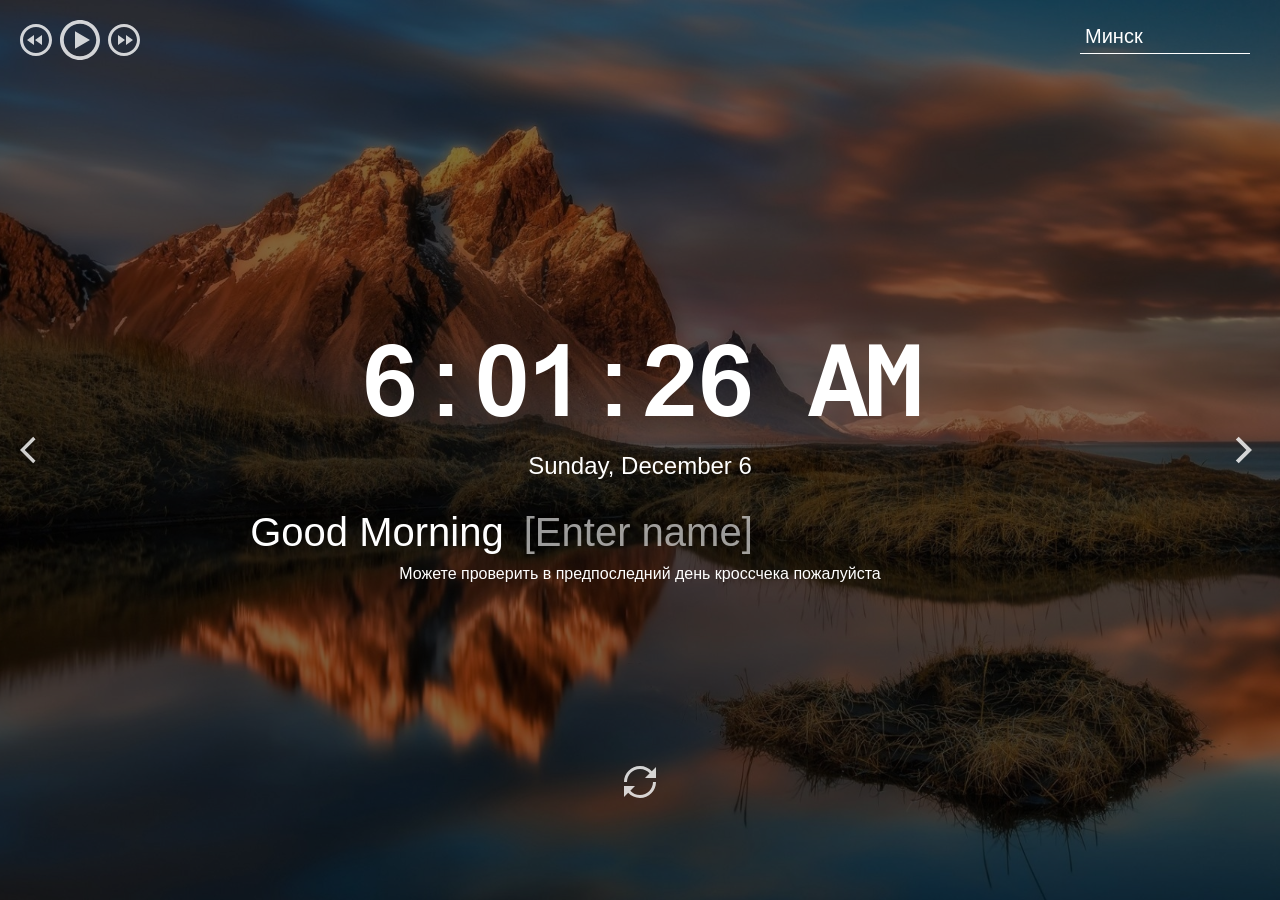
==== momentum/index.html @ 7b1c95a5 "Add files via upload" ====
<!DOCTYPE html>
<html lang="en">
<head>
  <meta charset="UTF-8" />
  <meta name="viewport" content="width=device-width, initial-scale=1.0" />
  <link href="assets/favicon.ico" rel="shortcut icon" />
  <link rel="stylesheet" href="css/owfont-regular.css" />
  <link rel="stylesheet" href="css/style.css" />
  <title>momentum</title>
</head>
<body>
  <header class="header">
    <div class="player">
      <div class="player-controls">
        <button class="play-prev player-icon"></button>
        <button class="play player-icon"></button>
        <button class="play-next player-icon"></button>
      </div>
      <ul class="play-list"></ul>
    </div>
    <div class="weather">
      <input type="text" class="city" value="Минск" onchange="getWeather()"/>
      <i class="weather-icon owf"></i>
      <div class="weather-error"></div>
      <div class="description-container">
        <span class="temperature"></span>
        <span class="weather-description"></span>
      </div>
      <div class="wind"></div>
      <div class="humidity"></div>
    </div>
  </header>
  <main class="main">
    <div class="slider-icons">
      <button class="slide-prev slider-icon"></button>
      <button class="slide-next slider-icon"></button>
    </div>
    <time class="time"></time>
    <date class="date"></date>
    <div class="greeting-container">
      <span class="greeting"></span>
      <input type="text" class="name" placeholder="[Enter name]"/>
      
    </div>
    Можете проверить в предпоследний день кроссчека пожалуйста
  </main>
  <footer class="footer">
    <button class="change-quote"></button>
    <div>
      <div class="quote"></div>
      <div class="author"></div>
    </div>
  </footer>
  <script src="js/script.js"></script>
</body>
</html>
---- momentum/css/owfont-regular.css ----
/*!
 *  owfont-regular 1.0.0 by Deniz Fuchidzhiev - http://websygen.com
 *  License - font: SIL OFL 1.1, css: MIT License
 */
/* FONT PATH
 * -------------------------- */
@font-face {
  font-family: 'owfont';
  src: url('../assets/fonts/owfont-regular.eot?v=1.0.0');
  src: url('../assets/fonts/owfont-regular.eot?#iefix&v=1.0.0') format('embedded-opentype'),
	   url('../assets/fonts/owfont-regular.woff') format('woff'),
	   url('../assets/fonts/owfont-regular.ttf') format('truetype'),
	   url('../assets/fonts/owfont-regular.svg#owf-regular') format('svg');
  font-weight: normal;
  font-style: normal;
}
.owf {
  display: inline-block;
  font: normal normal normal 14px/1 owfont;
  font-size: inherit;
  text-rendering: auto;
  -webkit-font-smoothing: antialiased;
  -moz-osx-font-smoothing: grayscale;
  transform: translate(0, 0);
}
/* makes the font 33% larger relative to the icon container */
.owf-lg {
  font-size: 1.33333333em;
  line-height: 0.75em;
  vertical-align: -15%;
}
.owf-2x {
  font-size: 2em;
}
.owf-3x {
  font-size: 3em;
}
.owf-4x {
  font-size: 4em;
}
.owf-5x {
  font-size: 5em;
}
.owf-fw {
  width: 1.28571429em;
  text-align: center;
}
.owf-ul {
  padding-left: 0;
  margin-left: 2.14285714em;
  list-style-type: none;
}
.owf-ul > li {
  position: relative;
}
.owf-li {
  position: absolute;
  left: -2.14285714em;
  width: 2.14285714em;
  top: 0.14285714em;
  text-align: center;
}
.owf-li.owf-lg {
  left: -1.85714286em;
}
.owf-border {
  padding: .2em .25em .15em;
  border: solid 0.08em #eeeeee;
  border-radius: .1em;
}
.owf-pull-right {
  float: right;
}
.owf-pull-left {
  float: left;
}
.owf.owf-pull-left {
  margin-right: .3em;
}
.owf.owf-pull-right {
  margin-left: .3em;
}

/* owfont uses the Unicode Private Use Area (PUA) to ensure screen
   readers do not read off random characters that represent icons */
   
/*   Weather Condition Codes    */
   
/*   Thunderstorm - - - - - - - - - - - - - - - - - - - - - - - - - - - - - - - - - - - -    */
   
/* thunderstorm with light rain */
.owf-200:before,
.owf-200-d:before,
.owf-200-n:before {
  content: "\EB28";
}
/* thunderstorm with rain */
.owf-201:before,
.owf-201-d:before,
.owf-201-n:before {
  content: "\EB29";
}
/* thunderstorm with heavy rain */
.owf-202:before,
.owf-202-d:before,
.owf-202-n:before {
  content: "\EB2A";
}
/*  light thunderstorm  */
.owf-210:before,
.owf-210-d:before,
.owf-210-n:before {
  content: "\EB32";
}
/*  thunderstorm  */
.owf-211:before,
.owf-211-d:before,
.owf-211-n:before {
  content: "\EB33";
}
/*   heavy thunderstorm   */
.owf-212:before,
.owf-212-d:before,
.owf-212-n:before {
  content: "\EB34";
}
/*   ragged thunderstorm   */
.owf-221:before,
.owf-221-d:before,
.owf-221-n:before {
  content: "\EB3D";
}
/*  thunderstorm with light drizzle    */
.owf-230:before,
.owf-230-d:before,
.owf-230-n:before {
  content: "\EB46";
}
/*  thunderstorm with drizzle     */
.owf-231:before,
.owf-231-d:before,
.owf-231-n:before {
  content: "\EB47";
}
/* thunderstorm with heavy drizzle     */
.owf-232:before,
.owf-232-d:before,
.owf-232-n:before {
  content: "\EB48";
}

/*   Drizzle - - - - - - - - - - - - - - - - - - - - - - - - - - - - - - - - - - - -    */

/*  light intensity drizzle */
.owf-300:before,
.owf-300-d:before,
.owf-300-n:before {
  content: "\EB8C";
}
/*  drizzle */
.owf-301:before,
.owf-301-d:before,
.owf-301-n:before {
  content: "\EB8D";
}
/*  heavy intensity drizzle  */
.owf-302:before,
.owf-302-d:before,
.owf-302-n:before {
  content: "\EB8E";
}
/*   light intensity drizzle rain  */
.owf-310:before,
.owf-310-d:before,
.owf-310-n:before {
  content: "\EB96";
}
/*  drizzle rain  */
.owf-311:before,
.owf-311-d:before,
.owf-311-n:before {
  content: "\EB97";
}
/* heavy intensity drizzle rain */
.owf-312:before,
.owf-312-d:before,
.owf-312-n:before {
  content: "\EB98";
}
/* shower rain and drizzle  */
.owf-313:before,
.owf-313-d:before,
.owf-313-n:before {
  content: "\EB99";
}
/* heavy shower rain and drizzle*/
.owf-314:before,
.owf-314-d:before,
.owf-314-n:before {
  content: "\EB9A";
}
/* shower drizzle */
.owf-321:before,
.owf-321-d:before,
.owf-321-n:before {
  content: "\EBA1";
}

/*   Rain - - - - - - - - - - - - - - - - - - - - - - - - - - - - - - - - - - - -    */

/* light rain  */
.owf-500:before,
.owf-500-d:before,
.owf-500-n:before {
  content: "\EC54";
}
/* moderate rain  */
.owf-501:before,
.owf-501-d:before,
.owf-501-n:before {
  content: "\EC55";
}
/* heavy intensity rain  */
.owf-502:before,
.owf-502-d:before,
.owf-502-n:before {
  content: "\EC56";
}
/* very heavy rain   */
.owf-503:before,
.owf-503-d:before,
.owf-503-n:before {
  content: "\EC57";
}
/* extreme rain    */
.owf-504:before,
.owf-504-d:before,
.owf-504-n:before {
  content: "\EC58";
}
/* freezing rain    */
.owf-511:before,
.owf-511-d:before,
.owf-511-n:before {
  content: "\EC5F";
}
/*  light intensity shower rain    */
.owf-520:before,
.owf-520-d:before,
.owf-520-n:before {
  content: "\EC68";
}
/* shower rain  */
.owf-521:before,
.owf-521-d:before,
.owf-521-n:before {
  content: "\EC69";
}
/*  heavy intensity shower rain  */
.owf-522:before,
.owf-522-d:before,
.owf-522-n:before {
  content: "\EC6A";
}
/* ragged shower rain  */
.owf-531:before,
.owf-531-d:before,
.owf-531-n:before {
  content: "\EC73";
}

/*   Snow - - - - - - - - - - - - - - - - - - - - - - - - - - - - - - - - - - - -    */

/* light snow  */
.owf-600:before,
.owf-600-d:before,
.owf-600-n:before {
  content: "\ECB8";
}
/*  snow  */
.owf-601:before,
.owf-601-d:before,
.owf-601-n:before {
  content: "\ECB9";
}
/*   heavy snow   */
.owf-602:before,
.owf-602-d:before,
.owf-602-n:before {
  content: "\ECBA";
}
/*  sleet  */
.owf-611:before,
.owf-611-d:before,
.owf-611-n:before {
  content: "\ECC3";
}
/*   shower sleet */
.owf-612:before,
.owf-612-d:before,
.owf-612-n:before {
  content: "\ECC4";
}
/* light rain and snow */
.owf-615:before,
.owf-615-d:before,
.owf-615-n:before {
  content: "\ECC7";
}
/* rain and snow  */
.owf-616:before,
.owf-616-d:before,
.owf-616-n:before {
  content: "\ECC8";
}
/* light shower snow  */
.owf-620:before,
.owf-620-d:before,
.owf-620-n:before {
  content: "\ECCC";
}
/* shower snow  */
.owf-621:before,
.owf-621-d:before,
.owf-621-n:before {
  content: "\ECCD";
}
/* heavy shower snow  */
.owf-622:before,
.owf-622-d:before,
.owf-622-n:before {
  content: "\ECCE";
}

/*   Atmosphere - - - - - - - - - - - - - - - - - - - - - - - - - - - - - - - - - - - -    */

/* mist */
.owf-701:before,
.owf-701-d:before,
.owf-701-n:before {
  content: "\ED1D";
}
/* smoke */
.owf-711:before,
.owf-711-d:before,
.owf-711-n:before {
  content: "\ED27";
}
/* haze */
.owf-721:before,
.owf-721-d:before,
.owf-721-n:before {
  content: "\ED31";
}
/* Sand/Dust Whirls */
.owf-731:before,
.owf-731-d:before,
.owf-731-n:before {
  content: "\ED3B";
}
/* Fog */
.owf-741:before,
.owf-741-d:before,
.owf-741-n:before {
  content: "\ED45";
}
/* sand */
.owf-751:before,
.owf-751-d:before,
.owf-751-n:before {
  content: "\ED4F";
}
/* dust */
.owf-761:before,
.owf-761-d:before,
.owf-761-n:before {
  content: "\ED59";
}
/*  VOLCANIC ASH  */
.owf-762:before,
.owf-762-d:before,
.owf-762-n:before {
  content: "\ED5A";
}
/* SQUALLS */
.owf-771:before,
.owf-771-d:before,
.owf-771-n:before {
  content: "\ED63";
}
/* TORNADO */
.owf-781:before,
.owf-781-d:before,
.owf-781-n:before {
  content: "\ED6D";
}

/*   Clouds - - - - - - - - - - - - - - - - - - - - - - - - - - - - - - - - - - - -    */

/*  sky is clear  */  /*  Calm  */
.owf-800:before,
.owf-800-d:before,
.owf-951:before,
.owf-951-d:before {
  content: "\ED80";
}
.owf-800-n:before,
.owf-951-n:before {
  content: "\F168";
}
/*  few clouds   */
.owf-801:before,
.owf-801-d:before {
  content: "\ED81";
}
.owf-801-n:before {
  content: "\F169";
}
/* scattered clouds */
.owf-802:before,
.owf-802-d:before {
  content: "\ED82";
}
.owf-802-n:before {
  content: "\F16A";
}
/* broken clouds  */
.owf-803:before,
.owf-803-d:before,
.owf-803-n:before {
  content: "\ED83";
}
/* overcast clouds  */
.owf-804:before,
.owf-804-d:before,
.owf-804-n:before {
  content: "\ED84";
}

/*   Extreme - - - - - - - - - - - - - - - - - - - - - - - - - - - - - - - - - - - -    */

/* tornado  */
.owf-900:before,
.owf-900-d:before,
.owf-900-n:before {
  content: "\EDE4";
}
/*  tropical storm  */
.owf-901:before,
.owf-901-d:before,
.owf-901-n:before {
  content: "\EDE5";
}
/* hurricane */
.owf-902:before,
.owf-902-d:before,
.owf-902-n:before {
  content: "\EDE6";
}
/* cold */
.owf-903:before,
.owf-903-d:before,
.owf-903-n:before {
  content: "\EDE7";
}
/* hot */
.owf-904:before,
.owf-904-d:before,
.owf-904-n:before {
  content: "\EDE8";
}
/* windy */
.owf-905:before,
.owf-905-d:before,
.owf-905-n:before {
  content: "\EDE9";
}
/* hail */
.owf-906:before,
.owf-906-d:before,
.owf-906-n:before {
  content: "\EDEA";
}

/*   Additional - - - - - - - - - - - - - - - - - - - - - - - - - - - - - - - - - - - -    */

/* Setting */
.owf-950:before,
.owf-950-d:before,
.owf-950-n:before {
  content: "\EE16";
}
/*  Light breeze  */
.owf-952:before,
.owf-952-d:before,
.owf-952-n:before {
  content: "\EE18";
}
/*  Gentle Breeze  */
.owf-953:before,
.owf-953-d:before,
.owf-953-n:before {
  content: "\EE19";
}
/*  Moderate breeze  */
.owf-954:before,
.owf-954-d:before,
.owf-954-n:before {
  content: "\EE1A";
}
/* Fresh Breeze  */
.owf-955:before,
.owf-955-d:before,
.owf-955-n:before {
  content: "\EE1B";
}
/* Strong  Breeze  */
.owf-956:before,
.owf-956-d:before,
.owf-956-n:before {
  content: "\EE1C";
}
/* High wind, near gale  */
.owf-957:before,
.owf-957-d:before,
.owf-957-n:before {
  content: "\EE1D";
}
/* Gale */
.owf-958:before,
.owf-958-d:before,
.owf-958-n:before {
  content: "\EE1E";
}
/*  Severe Gale  */
.owf-959:before,
.owf-959-d:before,
.owf-959-n:before {
  content: "\EE1F";
}
/* Storm */
.owf-960:before,
.owf-960-d:before,
.owf-960-n:before {
  content: "\EE20";
}
/*  Violent Storm  */
.owf-961:before,
.owf-961-d:before,
.owf-961-n:before {
  content: "\EE21";
}
/* Hurricane */
.owf-962:before,
.owf-962-d:before,
.owf-962-n:before {
  content: "\EE22";
}
---- momentum/css/style.css ----
@font-face {
  font-family: 'Arial-MT';
  src: url("../assets/fonts/Arial-MT.woff"); /* Путь к файлу со шрифтом */
 }

* {
  box-sizing: border-box;
  margin: 0;
  padding: 0;
}

body {
  min-width: 480px;
  min-height: 100vh;
  font-family: 'Arial', sans-serif;
  font-size: 16px;
  color: #fff;
  text-align: center;
  background: url("../assets/img/bg.jpg") center/cover, rgba(0, 0, 0, 0.5);
  background-blend-mode: multiply;
  transition: background-image 1s ease-in-out;
}

.header {
  display: flex;
  justify-content: space-between;
  align-items: flex-start;
  width: 100%;
  height: 30vh;
  min-height: 220px;  
  padding: 20px;
}

.player-controls {
  display: flex;
  align-items: center;
  justify-content: space-between;
  width: 120px;
  margin-bottom: 28px;
}

.play-list {
  text-align: left;
}

.play-item {
  position: relative;
  padding: 5px;
  padding-left: 20px;
  list-style: none;
  opacity: .8;
  cursor: pointer;
  transition: .3s;
}

.play-item:hover {
  opacity: 1;
}

.play-item::before {
  content: "\2713";  
  position: absolute;
  left: 0;
  top: 2px;
  font-weight: 900;
}

.item-active::before {
  color: #C5B358;
}

.player-icon,
.slider-icon,
.change-quote {
  width: 32px;
  height: 32px;
  background-size: 32px 32px;
  background-position: center center;
  background-repeat: no-repeat;
  background-color: transparent;
  border: 0;
  outline: 0;
  opacity: .8;
  cursor: pointer;
  transition: .3s;  
}

.player-icon:hover,
.slider-icon:hover,
.change-quote:hover {
  opacity: 1;
}

.player-icon:active,
.slider-icon:active,
.change-quote:active {
  border: 0;
  outline: 0;  
  transform: scale(1.1);
}

.play {
  width: 40px;
  height: 40px;
  background-size: 40px 40px;
  background-image: url("../assets/svg/play.svg");
}

.pause {
  background-image: url("../assets/svg/pause.svg");
}

.play-prev {
  background-image: url("../assets/svg/play-prev.svg");
}

.play-next {
  background-image: url("../assets/svg/play-next.svg");
}

.weather {
  display: flex;
  flex-direction: column;
  justify-content: space-between;
  align-items: flex-start;
  row-gap: 5px;
  width: 180px;
  min-height: 180px;  
  text-align: left;
}

.weather-error {
  margin-top: -10px;
}

.description-container {
  display: flex;
  flex-wrap: wrap;
  justify-content: flex-start;
  align-items: center;
  column-gap: 12px;
}

.weather-icon {
  font-size: 44px;
}

.city {
  width: 170px;
  height: 34px;
  padding: 5px;
  font-size: 20px;
  line-height: 24px;
  color: #fff;  
  border: 0;
  outline: 0;
  border-bottom: 1px solid #fff;
  background-color: transparent;
}

.city::placeholder {  
  font-size: 20px;
  color: #fff;
  opacity: .6;
}

.main {
  position: relative;
  display: flex;
  flex-direction: column;
  justify-content: center;
  align-items: center;
  width: 100%;
  height: 40vh;
  min-height: 260px;  
  padding: 20px;
}

.slider-icon {
  position: absolute;
  top: 50%;
  margin-top: -16px;
  cursor: pointer;
}

.slide-prev {
  left: 20px;
  background-image: url("../assets/svg/slider-prev.svg");
}

.slide-next {
  right: 20px;
  background-image: url("../assets/svg/slider-next.svg");
}

.time {
  min-height: 124px;
  margin-bottom: 10px;
  font-family: 'Arial-MT';
  font-size: 100px;
  letter-spacing: -4px;  
}

.date {
  min-height: 28px;
  font-size: 24px;
  margin-bottom: 20px;
}

.greeting-container {
  display: flex;
  flex-wrap: wrap;
  justify-content: center;
  align-items: center;
  min-height: 48px;
  font-size: 40px;
}

.greeting {
  flex: 1;  
  padding: 10px;
  text-align: right;
}

.name {
  text-align: Left;
  flex: 1;
  padding: 10px;
  font-size: 40px;
  color: #fff;
  background-color: transparent;
  border: 0;
  outline: 0;
}

.name::placeholder {
  color: #fff;
  opacity: .6;
}

.footer {
  display: flex;
  flex-direction: column;
  justify-content: flex-end;
  align-items: center;
  width: 100%;
  height: 30vh;
  min-height: 160px;  
  padding: 20px;
}

.change-quote {
  margin-bottom: 30px;
  background-image: url("../assets/svg/reload.svg");  
}

.quote {
  min-height: 32px;
}

.author {
  min-height: 20px;
}

@media (max-width: 768px) {
  .time {
    min-height: 80px;
    font-size: 72px;    
  }

  .greeting-container {
    min-height: 40px;
    font-size: 32px;
  }

  .greeting {
    padding: 5px;
  }

  .name {
    font-size: 32px;
    padding: 5px;
  }
}
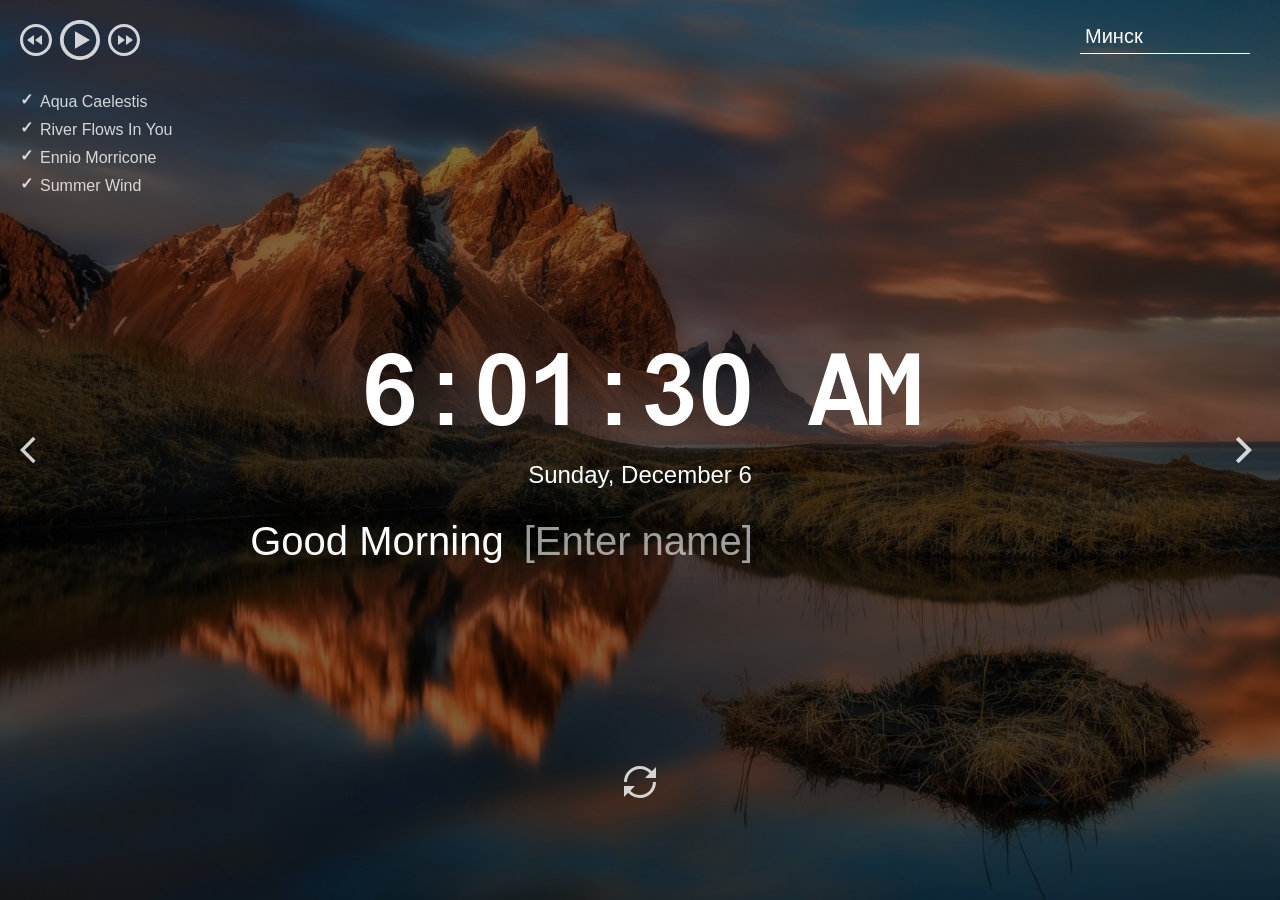
==== commit 381a5717: "Add files via upload" ====
--- a/momentum/index.html
+++ b/momentum/index.html
@@ -42,11 +42,10 @@
       <input type="text" class="name" placeholder="[Enter name]"/>
       
     </div>
-    Можете проверить в предпоследний день кроссчека пожалуйста
   </main>
   <footer class="footer">
     <button class="change-quote"></button>
-    <div>
+    <div class="test">
       <div class="quote"></div>
       <div class="author"></div>
     </div>
